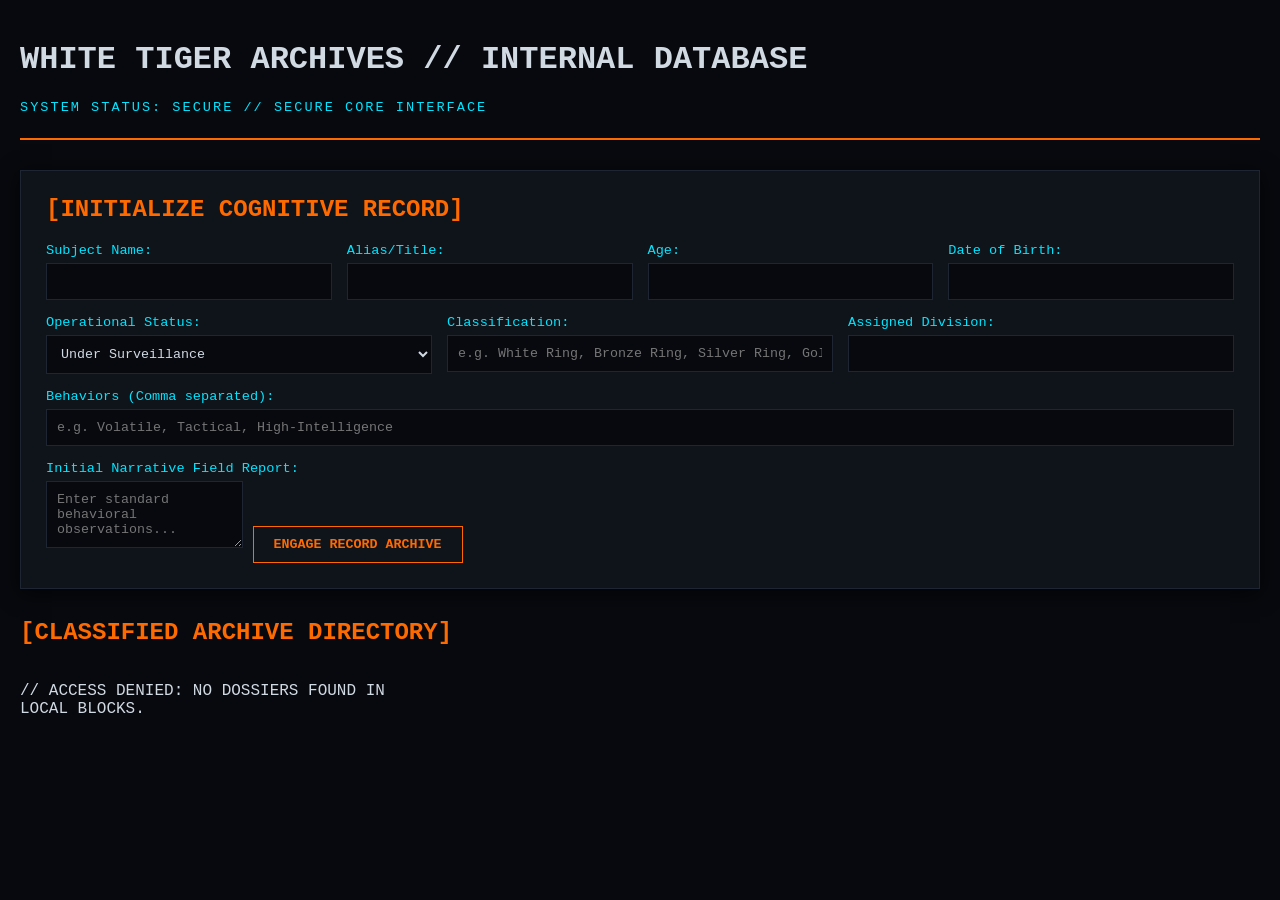
==== index.html @ 5d56ec1b "First Commit" ====
<!DOCTYPE html>
<html lang="en">
<head>
  <meta charset="UTF-8">
  <meta name="viewport" content="width=device-width, initial-scale=1.0">
  <title>WTA // Mainframe Terminal</title>
  <link rel="stylesheet" href="style.css">
</head>
<body>
  <header>
    <h1>WHITE TIGER ARCHIVES // INTERNAL DATABASE</h1>
    <p class="status-bar">SYSTEM STATUS: SECURE // SECURE CORE INTERFACE</p>
  </header>

  <main>
    <section class="terminal-card">
      <h2>[INITIALIZE COGNITIVE RECORD]</h2>
      <form id="new-profile-form">
        <div class="form-grid">
          <label>Subject Name: <input type="text" id="form-name" required></label>
          <label>Alias/Title: <input type="text" id="form-alias"></label>
          <label>Age: <input type="number" id="form-age" required></label>
          <label>Date of Birth: <input type="text" id="form-birthday" required></label>
        </div>
        <div class="form-grid">
          <label>Operational Status:
            <select id="form-status" required>
              <option value="Active">Active</option>
              <option value="MIA">MIA</option>
              <option value="Deceased">Deceased</option>
              <option value="Under Surveillance" selected>Under Surveillance</option>
            </select>
          </label>
          <label>Classification: <input type="text" id="form-threat" placeholder="e.g. White Ring, Bronze Ring, Silver Ring, Gold Ring" required></label>
          <label>Assigned Division: <input type="text" id="form-affiliation" required></label>
        </div>
        <div class="form-grid">
          <label style="grid-column: span 3;">Behaviors (Comma separated): 
            <input type="text" id="form-tags" placeholder="e.g. Volatile, Tactical, High-Intelligence">
          </label>
        </div>
        <label>Initial Narrative Field Report:</label>
        <textarea id="form-files" rows="3" placeholder="Enter standard behavioral observations..." required></textarea>
        <button type="submit" class="btn-terminal">ENGAGE RECORD ARCHIVE</button>
      </form>
    </section>

    <section>
      <h2>[CLASSIFIED ARCHIVE DIRECTORY]</h2>
      <div id="directory-grid" class="grid-container"></div>
    </section>
  </main>

  <script src="script.js"></script>
  <script>
    document.addEventListener('DOMContentLoaded', () => {
      displayDirectory();
      
      document.getElementById('new-profile-form').addEventListener('submit', (e) => {
        e.preventDefault();
        const rawTags = document.getElementById('form-tags').value;
        const processedTags = rawTags.split(',').map(t => t.trim()).filter(t => t !== "");

        // Build object out of default schema
        const blank = getBlankTemplate();
        const filledData = {
          ...blank,
          name: document.getElementById('form-name').value,
          alias: document.getElementById('form-alias').value,
          age: parseInt(document.getElementById('form-age').value),
          birthday: document.getElementById('form-birthday').value,
          status: document.getElementById('form-status').value,
          threatLevel: document.getElementById('form-threat').value,
          affiliation: document.getElementById('form-affiliation').value,
          tags: processedTags,
          caseFiles: document.getElementById('form-files').value
        };

        createCharacterProfile(filledData);
        e.target.reset();
        displayDirectory();
      });
    });
  </script>
</body>
</html>
---- style.css ----
:root {
  --bg-dark: #07090e;
  --panel-bg: #0f131a;
  --border-color: #1e2633;
  --text-main: #d1d9e2;
  --neon-orange: #ff6a00;
  --neon-blue: #00e5ff;
  --status-active: #23a03a;
  --status-surveillance: #dca600;
  --status-mia: #7a8490;
  --status-deceased: #eb3b34;
}

body {
  background-color: var(--bg-dark);
  color: var(--text-main);
  font-family: 'Courier New', Courier, monospace;
  margin: 0;
  padding: 20px;
}

header {
  border-bottom: 2px solid var(--neon-orange);
  margin-bottom: 30px;
  padding-bottom: 10px;
}

.status-bar {
  color: var(--neon-blue);
  font-size: 0.85rem;
  letter-spacing: 2px;
}

.terminal-card {
  background-color: var(--panel-bg);
  border: 1px solid var(--border-color);
  padding: 25px;
  margin-bottom: 30px;
  box-shadow: 0 4px 20px rgba(0,0,0,0.7);
}

.form-grid {
  display: grid;
  grid-template-columns: repeat(auto-fit, minmax(220px, 1fr));
  gap: 15px;
  margin-bottom: 15px;
}

label {
  display: flex;
  flex-direction: column;
  font-size: 0.85rem;
  color: var(--neon-blue);
}

input, select, textarea {
  background-color: var(--bg-dark);
  border: 1px solid var(--border-color);
  color: var(--text-main);
  font-family: inherit;
  padding: 10px;
  margin-top: 5px;
}

input:focus, select:focus, textarea:focus {
  outline: 1px solid var(--neon-orange);
}

.btn-terminal {
  background-color: transparent;
  border: 1px solid var(--neon-orange);
  color: var(--neon-orange);
  padding: 10px 20px;
  cursor: pointer;
  font-weight: bold;
  text-decoration: none;
  display: inline-block;
  font-family: inherit;
}

.btn-terminal:hover {
  background-color: rgba(255, 106, 0, 0.1);
}

/* Two Column Master Workspace layout */
.dossier-layout {
  display: grid;
  grid-template-columns: 280px 1fr;
  gap: 25px;
  align-items: start;
}

.sidebar-tabs {
  display: flex;
  flex-direction: column;
  gap: 10px;
}

.tab-btn {
  background-color: var(--panel-bg);
  border: 1px solid var(--border-color);
  color: var(--text-main);
  padding: 15px;
  text-align: left;
  cursor: pointer;
  font-family: inherit;
  font-weight: bold;
  font-size: 0.85rem;
  border-left: 4px solid transparent;
}

.tab-btn:hover {
  background-color: rgba(0, 229, 255, 0.05);
  color: var(--neon-blue);
}

.tab-btn.active {
  border-left: 4px solid var(--neon-blue);
  background-color: rgba(0, 229, 255, 0.1);
  color: var(--neon-blue);
}

.grid-container {
  display: grid;
  grid-template-columns: repeat(auto-fill, minmax(300px, 1fr));
  gap: 20px;
}

.profile-card {
  background-color: var(--panel-bg);
  border-left: 4px solid var(--neon-blue);
  border-top: 1px solid var(--border-color);
  border-right: 1px solid var(--border-color);
  border-bottom: 1px solid var(--border-color);
  padding: 20px;
}

.btn-card {
  display: block;
  text-align: center;
  background-color: var(--bg-dark);
  border: 1px solid var(--border-color);
  color: var(--neon-blue);
  padding: 10px;
  text-decoration: none;
  margin-top: 15px;
  font-weight: bold;
}

.btn-card:hover {
  border-color: var(--neon-blue);
  background-color: rgba(0, 229, 255, 0.05);
}

.dossier-header {
  display: flex;
  justify-content: space-between;
  align-items: center;
}

.badge {
  padding: 6px 14px;
  font-weight: bold;
  font-size: 0.85rem;
}

.status-active { border: 1px solid var(--status-active); color: var(--status-active); }
.status-under-surveillance { border: 1px solid var(--status-surveillance); color: var(--status-surveillance); }
.status-mia { border: 1px solid var(--status-mia); color: var(--status-mia); }
.status-deceased { border: 1px solid var(--status-deceased); color: var(--status-deceased); }

.meta-grid {
  display: grid;
  grid-template-columns: 1fr 1fr;
  gap: 15px;
  margin: 20px 0;
}

.meta-grid p {
  margin: 0;
  padding: 8px;
  border-bottom: 1px dashed rgba(30, 38, 51, 0.5);
}

.tags-container {
  display: flex;
  gap: 10px;
  flex-wrap: wrap;
  margin: 15px 0 25px 0;
}

.tag {
  background-color: rgba(0, 229, 255, 0.05);
  border: 1px solid rgba(0, 229, 255, 0.3);
  color: var(--neon-blue);
  padding: 4px 10px;
  font-size: 0.8rem;
}

.case-notes-block {
  background-color: var(--bg-dark);
  border: 1px solid var(--border-color);
  padding: 15px;
  white-space: pre-line;
  line-height: 1.6;
  margin-bottom: 20px;
}

h2, h3 { color: var(--neon-orange); margin-top: 0; }
h3 { border-left: 2px solid var(--neon-orange); padding-left: 10px; margin-top: 20px;}
.hidden { display: none !important; }
.warning { border-color: var(--status-deceased); color: var(--status-deceased); }
.warning:hover { background-color: rgba(235, 59, 52, 0.1); }
.success { border-color: var(--status-active); color: var(--status-active); }
.success:hover { background-color: rgba(35, 160, 58, 0.1); }
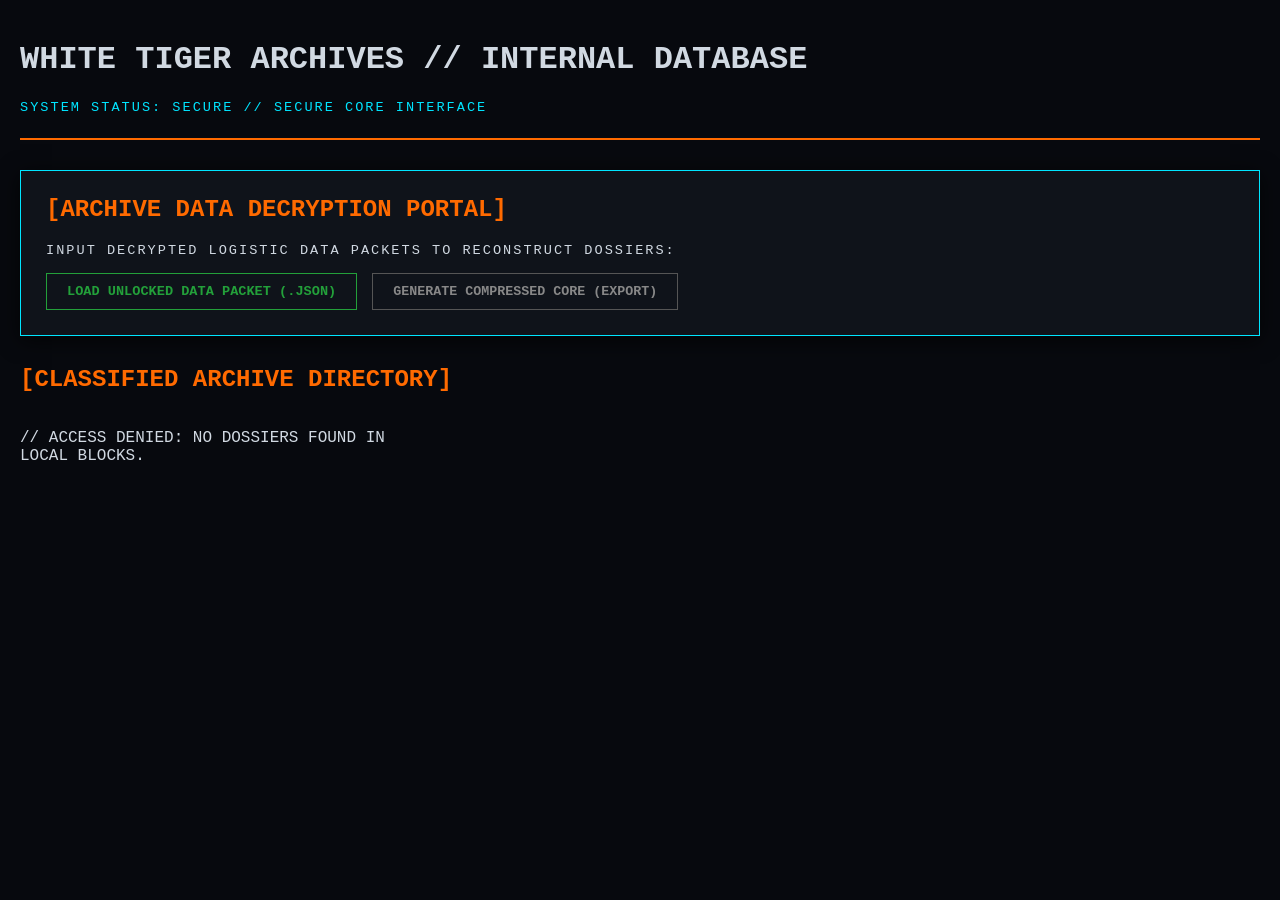
==== commit 677ad6ca: "Import data function" ====
--- a/index.html
+++ b/index.html
@@ -13,37 +13,32 @@
   </header>
 
   <main>
-    <section class="terminal-card">
-      <h2>[INITIALIZE COGNITIVE RECORD]</h2>
-      <form id="new-profile-form">
-        <div class="form-grid">
-          <label>Subject Name: <input type="text" id="form-name" required></label>
-          <label>Alias/Title: <input type="text" id="form-alias"></label>
-          <label>Age: <input type="number" id="form-age" required></label>
-          <label>Date of Birth: <input type="text" id="form-birthday" required></label>
+    <section class="terminal-card" style="border-color: var(--neon-blue); position: relative;">
+      <h2>[ARCHIVE DATA DECRYPTION PORTAL]</h2>
+      <p class="status-bar" style="color: var(--text-main);">INPUT DECRYPTED LOGISTIC DATA PACKETS TO RECONSTRUCT DOSSIERS:</p>
+      
+      <div style="display: flex; gap: 15px; margin-top: 15px;">
+        <label class="btn-terminal success" style="display: inline-block; cursor: pointer; margin-top: 0;">
+          LOAD UNLOCKED DATA PACKET (.JSON)
+          <input type="file" id="import-file" accept=".json" style="display: none;" onchange="importDatabase(this)">
+        </label>
+        <button onclick="exportDatabase()" class="btn-terminal" style="border-color: #555; color: #888;">GENERATE COMPRESSED CORE (EXPORT)</button>
+      </div>
+    </section>
+
+    <div id="decryption-overlay" class="hidden" style="position: fixed; top:0; left:0; width:100vw; height:100vh; background-color: rgba(7,9,14,0.98); z-index: 9999; display: flex; flex-direction: column; justify-content: center; align-items: center; font-family: inherit;">
+      <div style="width: 500px; border: 1px solid var(--neon-blue); padding: 30px; background-color: var(--panel-bg); box-shadow: 0 0 30px rgba(0, 229, 255, 0.2);">
+        <h2 style="color: var(--neon-blue); margin-bottom: 5px;" id="matrix-header">INITIALIZING DECRYPTION SEQUENCE...</h2>
+        <div class="status-bar" id="matrix-sub">READING RAW INTERFERENCE PACKETS</div>
+        
+        <div id="matrix-log" style="height: 150px; background-color: #030406; border: 1px solid var(--border-color); margin: 20px 0; padding: 10px; font-size: 0.8rem; overflow: hidden; color: #507080; line-height: 1.4;">
+          </div>
+        
+        <div style="width: 100%; height: 4px; background-color: var(--border-color); position: relative;">
+          <div id="matrix-progress" style="width: 0%; height: 100%; background-color: var(--neon-blue); transition: width 0.1s linear;"></div>
         </div>
-        <div class="form-grid">
-          <label>Operational Status:
-            <select id="form-status" required>
-              <option value="Active">Active</option>
-              <option value="MIA">MIA</option>
-              <option value="Deceased">Deceased</option>
-              <option value="Under Surveillance" selected>Under Surveillance</option>
-            </select>
-          </label>
-          <label>Classification: <input type="text" id="form-threat" placeholder="e.g. White Ring, Bronze Ring, Silver Ring, Gold Ring" required></label>
-          <label>Assigned Division: <input type="text" id="form-affiliation" required></label>
-        </div>
-        <div class="form-grid">
-          <label style="grid-column: span 3;">Behaviors (Comma separated): 
-            <input type="text" id="form-tags" placeholder="e.g. Volatile, Tactical, High-Intelligence">
-          </label>
-        </div>
-        <label>Initial Narrative Field Report:</label>
-        <textarea id="form-files" rows="3" placeholder="Enter standard behavioral observations..." required></textarea>
-        <button type="submit" class="btn-terminal">ENGAGE RECORD ARCHIVE</button>
-      </form>
-    </section>
+      </div>
+    </div>
 
     <section>
       <h2>[CLASSIFIED ARCHIVE DIRECTORY]</h2>
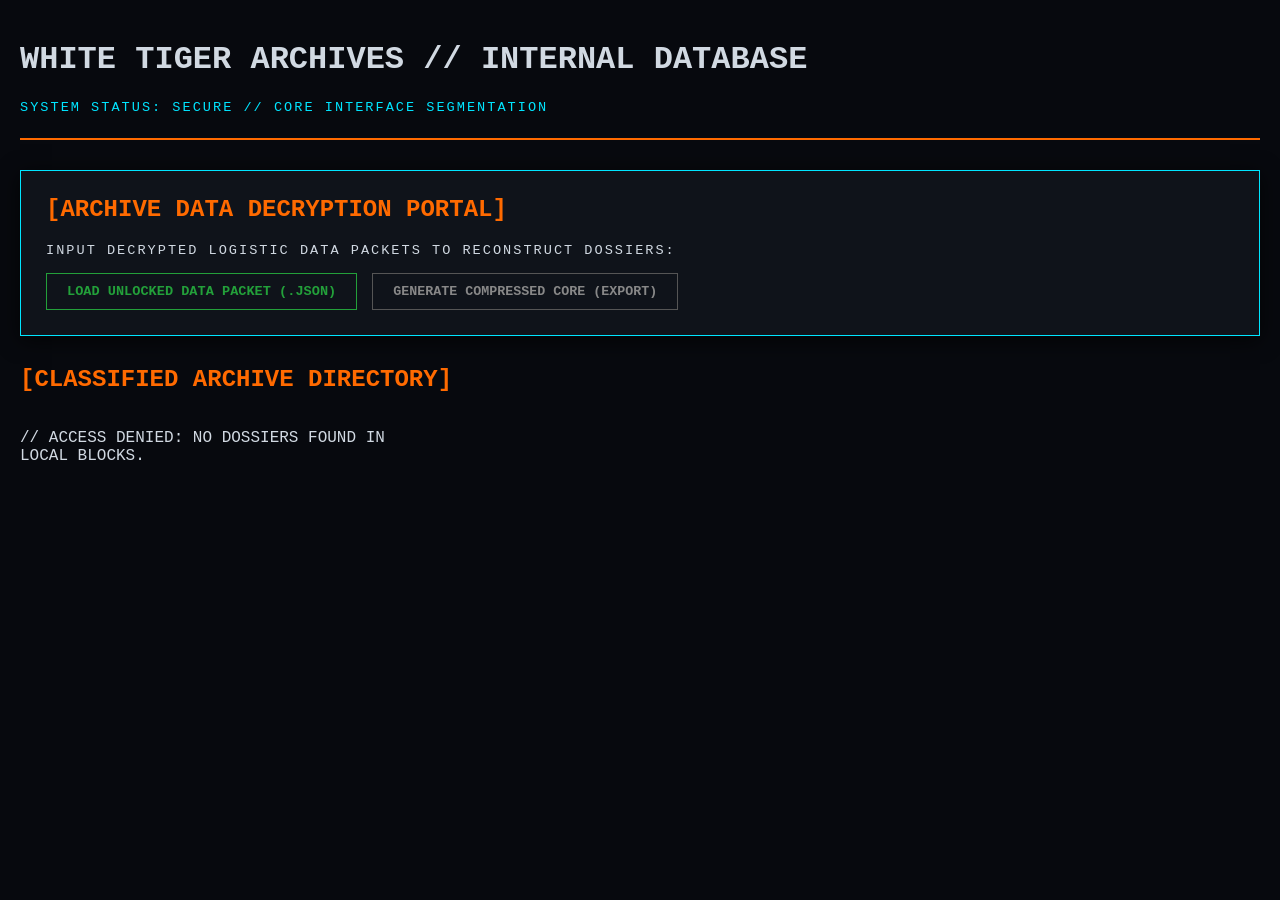
==== commit 6927f215: "test commit" ====
--- a/index.html
+++ b/index.html
@@ -9,7 +9,7 @@
 <body>
   <header>
     <h1>WHITE TIGER ARCHIVES // INTERNAL DATABASE</h1>
-    <p class="status-bar">SYSTEM STATUS: SECURE // SECURE CORE INTERFACE</p>
+    <p class="status-bar">SYSTEM STATUS: SECURE // CORE INTERFACE SEGMENTATION</p>
   </header>
 
   <main>
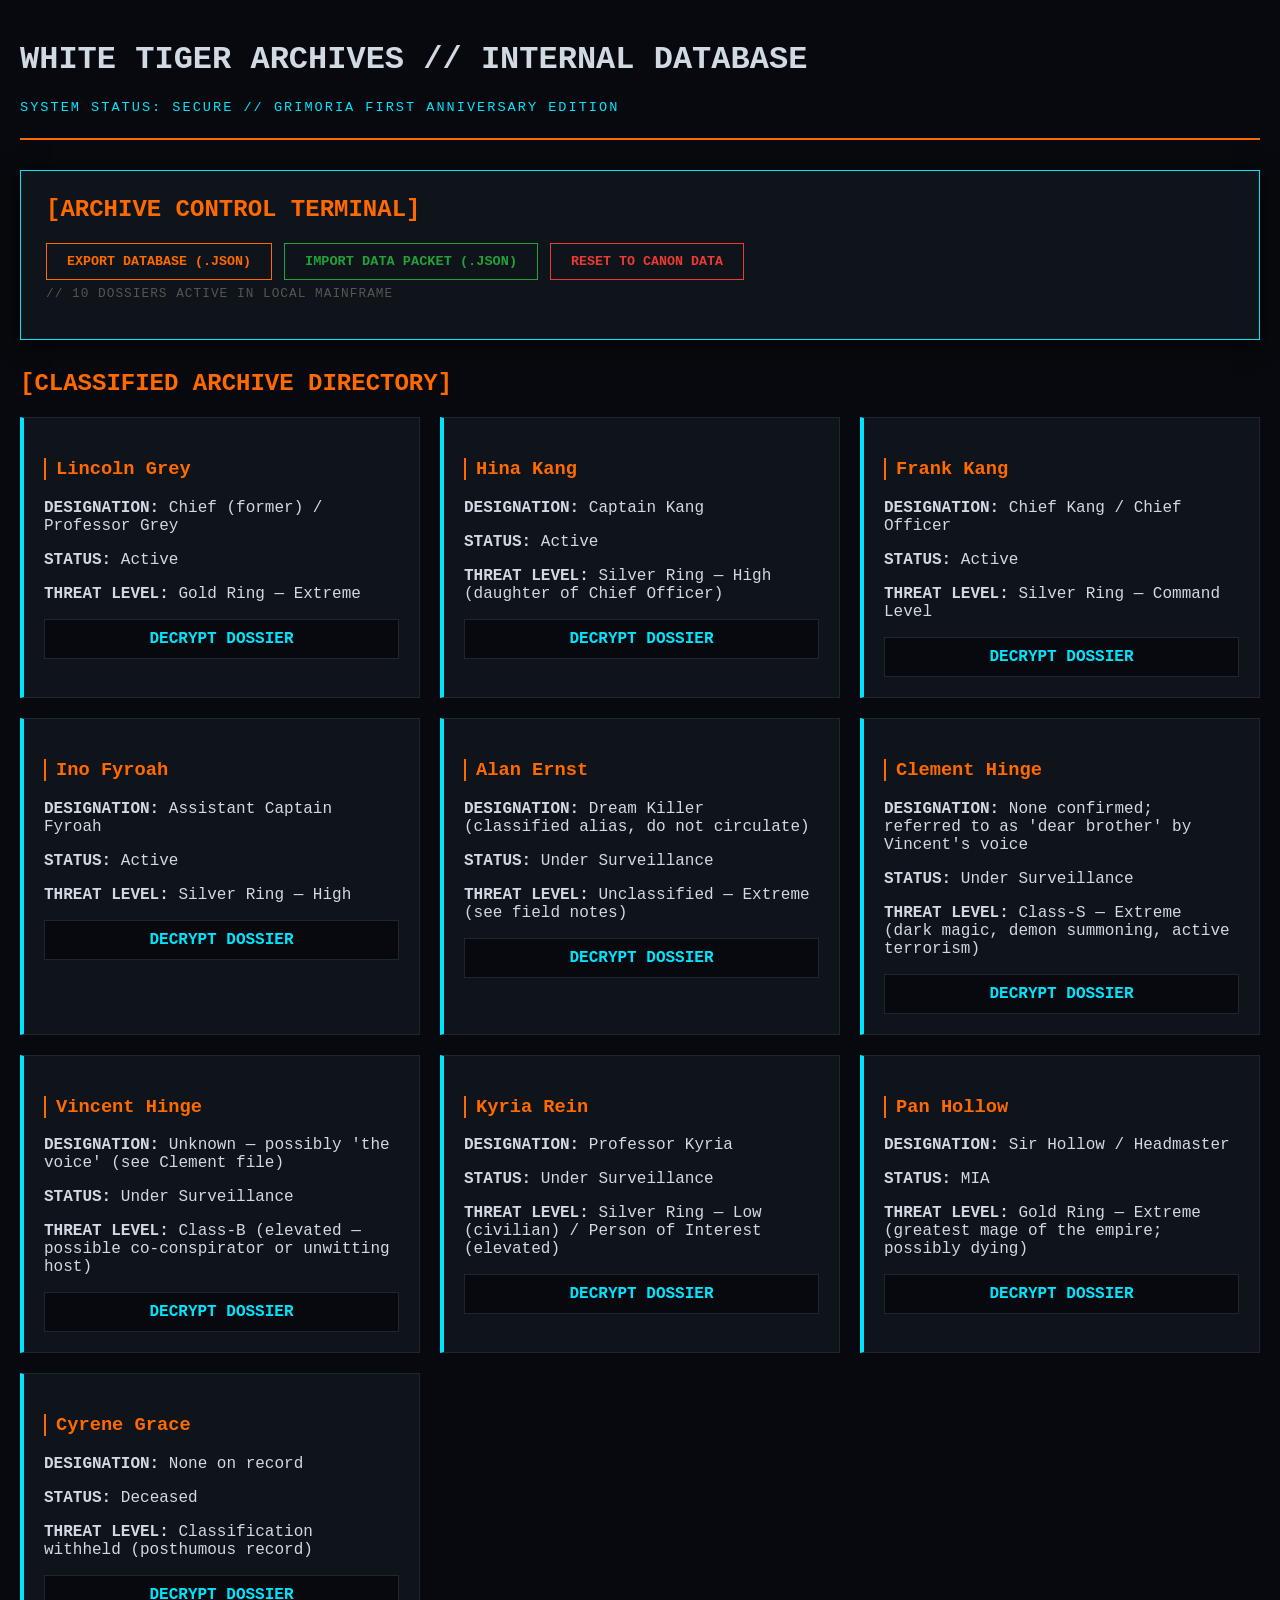
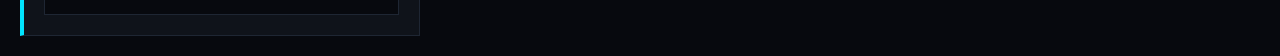
==== commit ecb2b20e: "Changes to data (pt.1)" ====
--- a/index.html
+++ b/index.html
@@ -3,79 +3,119 @@
 <head>
   <meta charset="UTF-8">
   <meta name="viewport" content="width=device-width, initial-scale=1.0">
-  <title>WTA // Mainframe Terminal</title>
+  <title>WTA // Grimoria Mainframe</title>
   <link rel="stylesheet" href="style.css">
+  <style>
+    .grimoria-banner {
+      text-align: center;
+      padding: 18px 0 10px 0;
+      margin-bottom: 24px;
+      border-bottom: 1px solid var(--border-color);
+    }
+    .grimoria-banner .subtitle {
+      color: #888;
+      font-size: 0.78rem;
+      letter-spacing: 3px;
+      margin-top: 4px;
+    }
+    .action-row {
+      display: flex;
+      gap: 12px;
+      flex-wrap: wrap;
+      margin-top: 14px;
+    }
+    .btn-terminal.danger {
+      border-color: #eb3b34;
+      color: #eb3b34;
+    }
+    .btn-terminal.danger:hover {
+      background-color: rgba(235,59,52,0.1);
+    }
+    .count-bar {
+      font-size: 0.8rem;
+      color: #555;
+      letter-spacing: 1px;
+      margin-top: 6px;
+    }
+  </style>
 </head>
 <body>
+
   <header>
     <h1>WHITE TIGER ARCHIVES // INTERNAL DATABASE</h1>
-    <p class="status-bar">SYSTEM STATUS: SECURE // CORE INTERFACE SEGMENTATION</p>
+    <p class="status-bar">SYSTEM STATUS: SECURE // GRIMORIA FIRST ANNIVERSARY EDITION</p>
   </header>
 
   <main>
-    <section class="terminal-card" style="border-color: var(--neon-blue); position: relative;">
-      <h2>[ARCHIVE DATA DECRYPTION PORTAL]</h2>
-      <p class="status-bar" style="color: var(--text-main);">INPUT DECRYPTED LOGISTIC DATA PACKETS TO RECONSTRUCT DOSSIERS:</p>
-      
-      <div style="display: flex; gap: 15px; margin-top: 15px;">
-        <label class="btn-terminal success" style="display: inline-block; cursor: pointer; margin-top: 0;">
-          LOAD UNLOCKED DATA PACKET (.JSON)
-          <input type="file" id="import-file" accept=".json" style="display: none;" onchange="importDatabase(this)">
+    <!-- Controls card -->
+    <section class="terminal-card" style="border-color: var(--neon-blue);">
+      <h2>[ARCHIVE CONTROL TERMINAL]</h2>
+      <div class="action-row">
+        <button onclick="exportDatabase()" class="btn-terminal">EXPORT DATABASE (.JSON)</button>
+        <label class="btn-terminal success" style="display:inline-block; cursor:pointer; margin-top:0;">
+          IMPORT DATA PACKET (.JSON)
+          <input type="file" id="import-file" accept=".json" style="display:none;"
+                 onchange="importDatabase(this)">
         </label>
-        <button onclick="exportDatabase()" class="btn-terminal" style="border-color: #555; color: #888;">GENERATE COMPRESSED CORE (EXPORT)</button>
+        <button onclick="resetToCanon()" class="btn-terminal danger">RESET TO CANON DATA</button>
       </div>
+      <p class="count-bar" id="count-bar">// SCANNING MAINFRAME...</p>
     </section>
 
-    <div id="decryption-overlay" class="hidden" style="position: fixed; top:0; left:0; width:100vw; height:100vh; background-color: rgba(7,9,14,0.98); z-index: 9999; display: flex; flex-direction: column; justify-content: center; align-items: center; font-family: inherit;">
-      <div style="width: 500px; border: 1px solid var(--neon-blue); padding: 30px; background-color: var(--panel-bg); box-shadow: 0 0 30px rgba(0, 229, 255, 0.2);">
-        <h2 style="color: var(--neon-blue); margin-bottom: 5px;" id="matrix-header">INITIALIZING DECRYPTION SEQUENCE...</h2>
+    <!-- Decryption overlay (import animation) -->
+    <div id="decryption-overlay" class="hidden"
+         style="position:fixed;top:0;left:0;width:100vw;height:100vh;
+                background-color:rgba(7,9,14,0.98);z-index:9999;
+                display:flex;flex-direction:column;justify-content:center;align-items:center;
+                font-family:inherit;">
+      <div style="width:500px;border:1px solid var(--neon-blue);padding:30px;
+                  background-color:var(--panel-bg);box-shadow:0 0 30px rgba(0,229,255,0.2);">
+        <h2 style="color:var(--neon-blue);margin-bottom:5px;" id="matrix-header">
+          INITIALIZING DECRYPTION SEQUENCE...
+        </h2>
         <div class="status-bar" id="matrix-sub">READING RAW INTERFERENCE PACKETS</div>
-        
-        <div id="matrix-log" style="height: 150px; background-color: #030406; border: 1px solid var(--border-color); margin: 20px 0; padding: 10px; font-size: 0.8rem; overflow: hidden; color: #507080; line-height: 1.4;">
-          </div>
-        
-        <div style="width: 100%; height: 4px; background-color: var(--border-color); position: relative;">
-          <div id="matrix-progress" style="width: 0%; height: 100%; background-color: var(--neon-blue); transition: width 0.1s linear;"></div>
+        <div id="matrix-log"
+             style="height:150px;background-color:#030406;border:1px solid var(--border-color);
+                    margin:20px 0;padding:10px;font-size:0.8rem;overflow:hidden;
+                    color:#507080;line-height:1.4;"></div>
+        <div style="width:100%;height:4px;background-color:var(--border-color);position:relative;">
+          <div id="matrix-progress"
+               style="width:0%;height:100%;background-color:var(--neon-blue);
+                      transition:width 0.1s linear;"></div>
         </div>
       </div>
     </div>
 
+    <!-- Directory -->
     <section>
       <h2>[CLASSIFIED ARCHIVE DIRECTORY]</h2>
       <div id="directory-grid" class="grid-container"></div>
     </section>
+
   </main>
 
   <script src="script.js"></script>
   <script>
     document.addEventListener('DOMContentLoaded', () => {
+      seedIfNeeded();
       displayDirectory();
-      
-      document.getElementById('new-profile-form').addEventListener('submit', (e) => {
-        e.preventDefault();
-        const rawTags = document.getElementById('form-tags').value;
-        const processedTags = rawTags.split(',').map(t => t.trim()).filter(t => t !== "");
+      updateCountBar();
+    });
 
-        // Build object out of default schema
-        const blank = getBlankTemplate();
-        const filledData = {
-          ...blank,
-          name: document.getElementById('form-name').value,
-          alias: document.getElementById('form-alias').value,
-          age: parseInt(document.getElementById('form-age').value),
-          birthday: document.getElementById('form-birthday').value,
-          status: document.getElementById('form-status').value,
-          threatLevel: document.getElementById('form-threat').value,
-          affiliation: document.getElementById('form-affiliation').value,
-          tags: processedTags,
-          caseFiles: document.getElementById('form-files').value
-        };
+    function updateCountBar() {
+      const n = getAllCharacters().length;
+      document.getElementById('count-bar').textContent =
+        `// ${n} DOSSIER${n !== 1 ? 'S' : ''} ACTIVE IN LOCAL MAINFRAME`;
+    }
 
-        createCharacterProfile(filledData);
-        e.target.reset();
-        displayDirectory();
-      });
-    });
+    function resetToCanon() {
+      if (!confirm('RESET ALL DATA TO STORY CANON?\nThis will erase any local edits.')) return;
+      localStorage.removeItem('wta_seeded_v1');
+      localStorage.removeItem('wta_characters');
+      seedIfNeeded();
+      displayDirectory();
+      updateCountBar();
+    }
   </script>
 </body>
-</html>+</html>
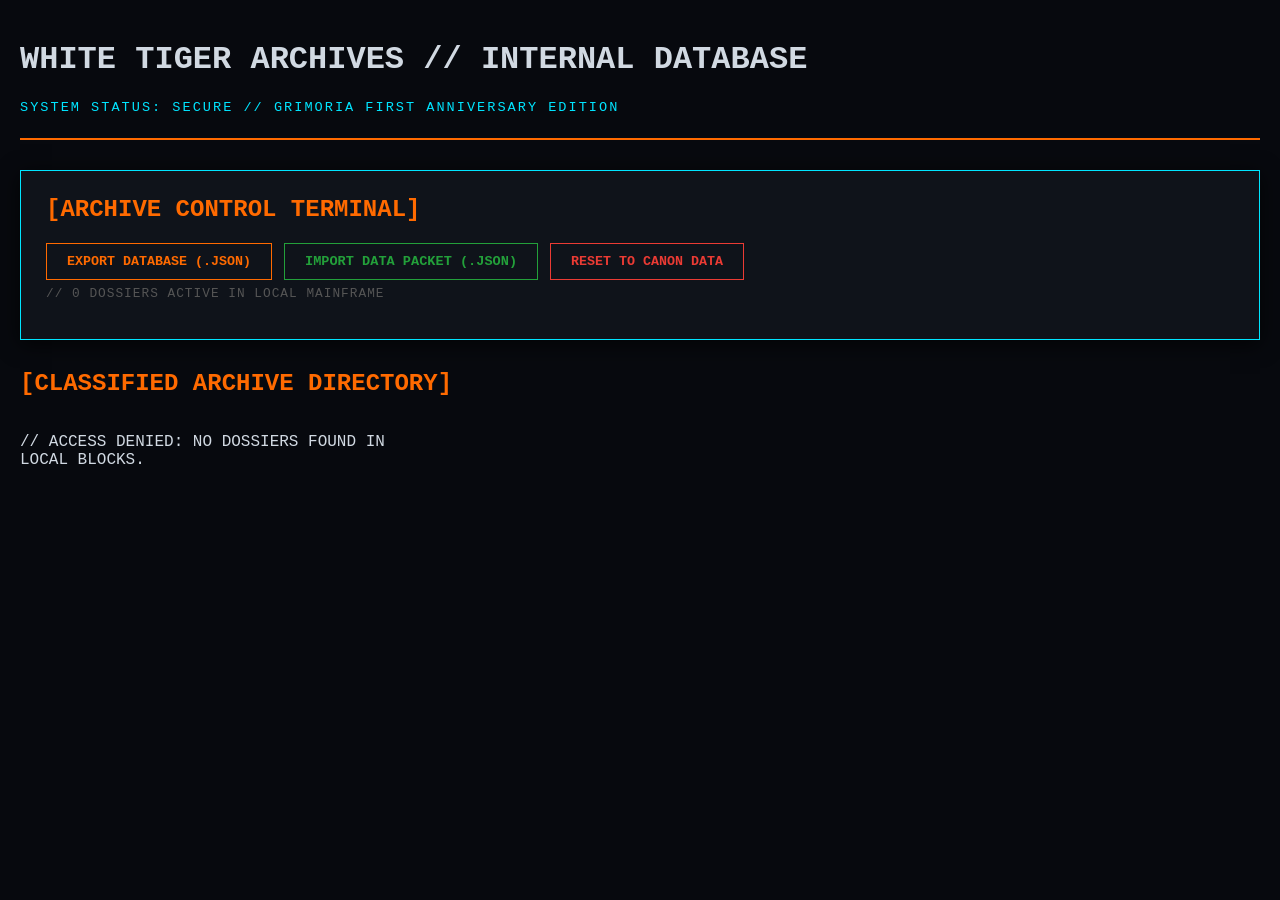
==== commit 253e86d8: "Edits to Dossiers (downloaded json)" ====
--- a/index.html
+++ b/index.html
@@ -97,7 +97,6 @@
   <script src="script.js"></script>
   <script>
     document.addEventListener('DOMContentLoaded', () => {
-      seedIfNeeded();
       displayDirectory();
       updateCountBar();
     });
